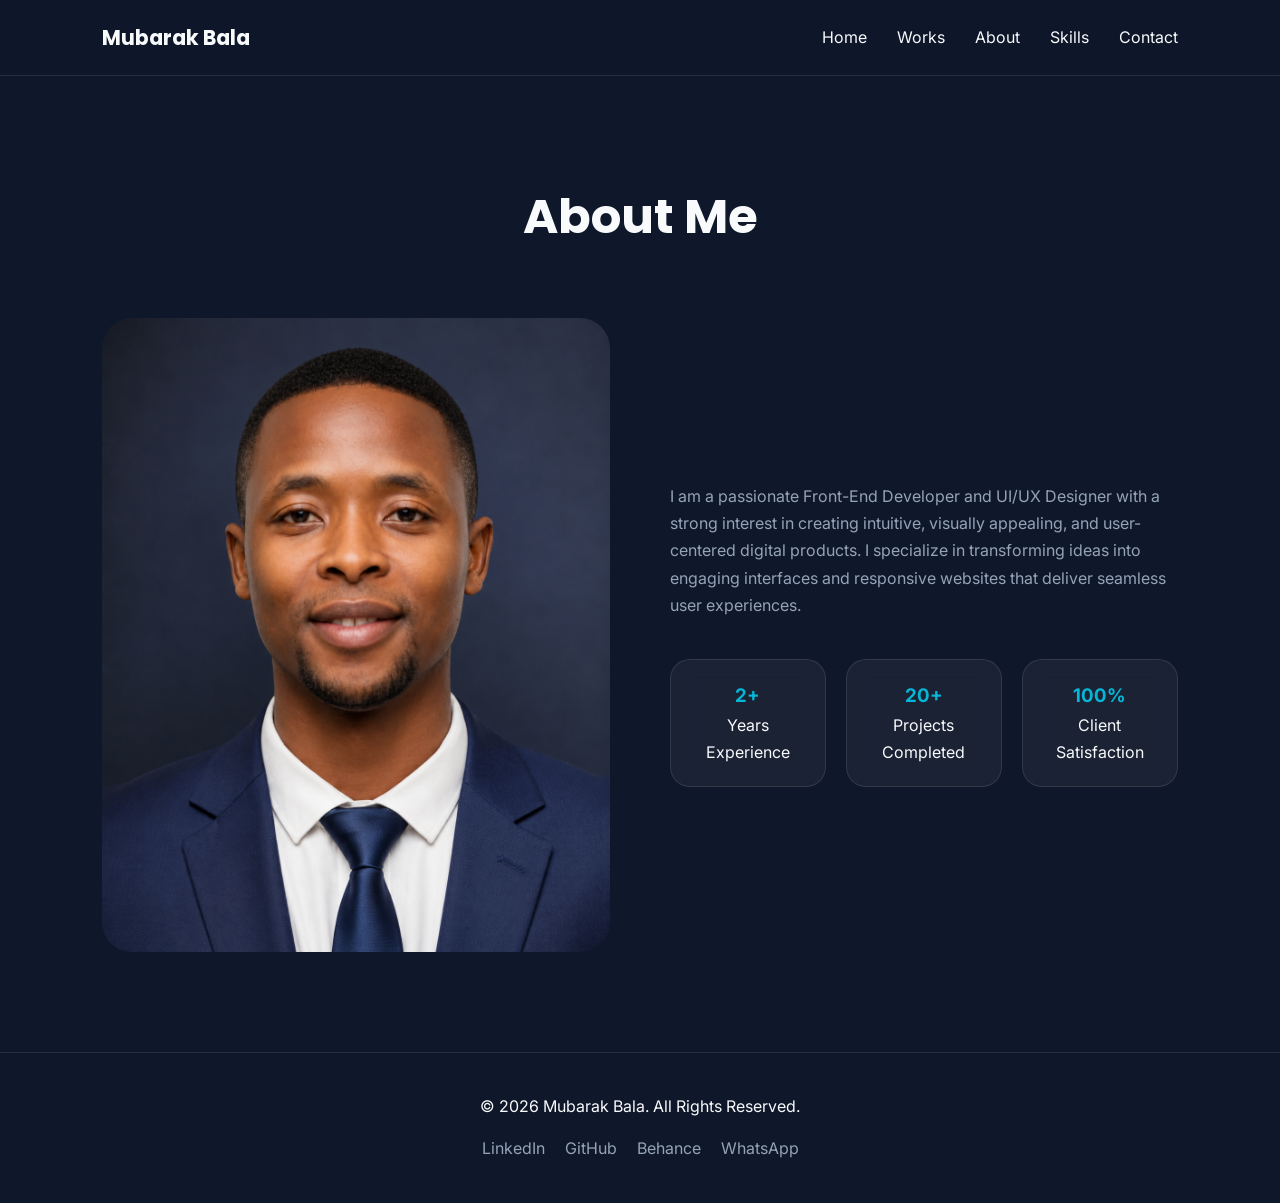
==== index.html/about.html @ 2391c9fd "Add files via upload" ====
<!DOCTYPE html>
<html lang="en">
<head>
    <meta charset="UTF-8">
    <meta name="viewport" content="width=<device-width>, initial-scale=1.0">
     <link rel="stylesheet" href="../css/stylesheet.css">

    <link href="https://fonts.googleapis.com/css2?family=Inter:wght@300;400;500;600;700&family=Poppins:wght@400;500;600;700;800&display=swap" rel="stylesheet">
    <title>About</title>
</head>
<body>
    <header>
        <nav class="navbar">
            <div class="logo">Mubarak Bala</div>

        <ul class="nav-links">
            <li><a href="index.html">Home</a></li>
            <li><a href="Work.html">Works</a></li>
            <li><a href="About.html">About</a></li>
            <li><a href="Skills.html">Skills</a></li>
            <li><a href="Contact.html">Contact</a></li>
        </ul>
    </nav>
</header>
<body>
     <section class="about section" id="about">

    <div class="section-title">
        <h2>About Me</h2>
    </div>

    <div class="about-grid">

        <div class="about-image">
            <img src="images/mubarak.png" alt="About Mubarak">
        </div>

        <div class="about-content">
            <p>
                I am a passionate Front-End Developer and UI/UX Designer with a strong interest
                in creating intuitive, visually appealing, and user-centered digital products.
                I specialize in transforming ideas into engaging interfaces and responsive websites
                that deliver seamless user experiences.
            </p>

            <div class="highlights">
                <div class="highlight">
                    <h3>2+</h3>
                    <span>Years Experience</span>
                </div>

                <div class="highlight">
                    <h3>20+</h3>
                    <span>Projects Completed</span>
                </div>

                <div class="highlight">
                    <h3>100%</h3>
                    <span>Client Satisfaction</span>
                </div>
            </div>
        </div>

    </div>

</section>
<footer>

    <p>© 2026 Mubarak Bala. All Rights Reserved.</p>

    <div class="socials">
        <a href="#">LinkedIn</a>
        <a href="#">GitHub</a>
        <a href="#">Behance</a>
        <a href="#">WhatsApp</a>
    </div>

</footer>
</body>
</html>
---- css/stylesheet.css ----
:root{
    --bg:#0F172A;
    --card-bg:rgba(255,255,255,0.05);
    --primary:#3B82F6;
    --accent:#06B6D4;
    --text:#F8FAFC;
    --muted:#94A3B8;
    --border:rgba(255,255,255,.1);
    --shadow:0 10px 30px rgba(0,0,0,.25);
    --radius:20px;
}

*{
    margin:0;
    padding:0;
    box-sizing:border-box;
}

html{
    scroll-behavior:smooth;
}

body{
    background:var(--bg);
    color:var(--text);
    font-family:'Inter',sans-serif;
    line-height:1.7;
    overflow-x:hidden;
}

/* =========================
   REUSABLE CLASSES
========================= */

.section{
    padding:100px 8%;
}

.section-title{
    text-align:center;
    margin-bottom:60px;
}

.section-title h2{
    font-family:'Poppins',sans-serif;
    font-size:clamp(2rem,4vw,3rem);
}

img{
    width:100%;
    display:block;
}

a{
    text-decoration:none;
}

ul{
    list-style:none;
}

/* =========================
   NAVIGATION
========================= */

header{
    position:sticky;
    top:0;
    z-index:1000;
    backdrop-filter:blur(12px);
    background:rgba(15,23,42,.85);
    border-bottom:1px solid var(--border);
}

.navbar{
    display:flex;
    justify-content:space-between;
    align-items:center;
    padding:20px 8%;
}

.logo{
    font-family:'Poppins',sans-serif;
    font-weight:700;
    font-size:1.3rem;
}

.nav-links{
    display:flex;
    gap:30px;
}

.nav-links a{
    color:var(--text);
    transition:.3s;
}

.nav-links a:hover{
    color:var(--accent);
}

/* =========================
   HERO SECTION
========================= */

.hero{
    min-height:100vh;
    padding:80px 8%;
    display:grid;
    grid-template-columns:1fr 1fr;
    align-items:center;
    gap:50px;
}

.tag{
    display:inline-block;
    background:rgba(59,130,246,.15);
    color:var(--accent);
    padding:10px 18px;
    border-radius:30px;
    margin-bottom:20px;
}

.hero h1{
    font-family:'Poppins',sans-serif;
    font-size:clamp(3rem,7vw,5rem);
    line-height:1.1;
    margin-bottom:20px;
}

.hero p{
    color:var(--muted);
    max-width:600px;
    margin-bottom:30px;
}

.hero-buttons{
    display:flex;
    gap:15px;
    margin-bottom:30px;
}

.btn{
    padding:14px 28px;
    border-radius:50px;
    transition:.3s;
    font-weight:600;
}

.primary{
    background:linear-gradient(135deg,var(--primary),var(--accent));
    color:white;
}

.secondary{
    border:1px solid var(--border);
    color:white;
}

.btn:hover{
    transform:translateY(-4px);
}

.tech-stack{
    display:flex;
    flex-wrap:wrap;
    gap:12px;
}

.tech-stack span{
    padding:10px 18px;
    border-radius:30px;
    background:var(--card-bg);
    border:1px solid var(--border);
    backdrop-filter:blur(10px);
}

.hero-image{
    position:relative;
}

.hero-image img{
    border-radius:30px;
    box-shadow:var(--shadow);
    animation:float 4s ease-in-out infinite;
}

@keyframes float{
    0%,100%{transform:translateY(0);}
    50%{transform:translateY(-15px);}
}

/* =========================
   ABOUT
========================= */

.about-grid{
    display:grid;
    grid-template-columns:1fr 1fr;
    gap:60px;
    align-items:center;
}

.about-image img{
    border-radius:30px;
}

.about-content p{
    color:var(--muted);
}

.highlights{
    display:grid;
    grid-template-columns:repeat(3,1fr);
    gap:20px;
    margin-top:40px;
}

.highlight{
    background:var(--card-bg);
    border:1px solid var(--border);
    backdrop-filter:blur(10px);
    padding:20px;
    text-align:center;
    border-radius:var(--radius);
}

.highlight h3{
    color:var(--accent);
}

/* =========================
   SKILLS
========================= */

.skills-grid{
    display:grid;
    grid-template-columns:repeat(auto-fit,minmax(260px,1fr));
    gap:25px;
}

.skill-card{
    background:var(--card-bg);
    border:1px solid var(--border);
    backdrop-filter:blur(15px);
    border-radius:var(--radius);
    padding:30px;
    transition:.4s;
}

.skill-card:hover{
    transform:translateY(-10px);
    border-color:var(--accent);
}

.skill-card h3{
    margin-bottom:20px;
}

.skill-card li{
    padding:10px 0;
    color:var(--muted);
}

/* =========================
   PROJECTS
========================= */

.project-grid{
    display:grid;
    grid-template-columns:repeat(auto-fit,minmax(320px,1fr));
    gap:30px;
}

.project-card{
    overflow:hidden;
    border-radius:25px;
    background:var(--card-bg);
    border:1px solid var(--border);
    transition:.4s;
}

.project-card:hover{
    transform:translateY(-10px);
}

.project-card img{
    height:240px;
    object-fit:cover;
}

.project-content{
    padding:25px;
}

.project-content h3{
    margin-bottom:10px;
}

.project-content p{
    color:var(--muted);
    margin-bottom:15px;
}

.project-content span{
    color:var(--accent);
    display:block;
    margin-bottom:15px;
}

.project-content a{
    color:white;
    font-weight:600;
}

/* =========================
   PROCESS
========================= */

.process-grid{
    display:grid;
    grid-template-columns:repeat(6,1fr);
    gap:20px;
}

.process-grid div{
    text-align:center;
    padding:25px;
    background:var(--card-bg);
    border-radius:var(--radius);
    border:1px solid var(--border);
}

/* =========================
   SERVICES
========================= */

.services-grid{
    display:grid;
    grid-template-columns:repeat(auto-fit,minmax(250px,1fr));
    gap:25px;
}

.service-card{
    padding:40px;
    text-align:center;
    border-radius:var(--radius);
    background:var(--card-bg);
    border:1px solid var(--border);
    transition:.3s;
}

.service-card:hover{
    transform:translateY(-8px);
}

/* =========================
   CONTACT
========================= */

.contact-form{
    max-width:700px;
    margin:auto;
    display:flex;
    flex-direction:column;
    gap:20px;
}

.contact-form input,
.contact-form textarea{
    background:var(--card-bg);
    border:1px solid var(--border);
    padding:18px;
    border-radius:15px;
    color:white;
}

.contact-form textarea{
    min-height:180px;
    resize:none;
}

.contact-form button{
    background:linear-gradient(135deg,var(--primary),var(--accent));
    border:none;
    color:white;
    padding:18px;
    border-radius:15px;
    cursor:pointer;
    font-weight:600;
}

/* =========================
   FOOTER
========================= */

footer{
    border-top:1px solid var(--border);
    padding:40px 8%;
    text-align:center;
}

.socials{
    margin-top:15px;
    display:flex;
    justify-content:center;
    gap:20px;
}

.socials a{
    color:var(--muted);
}

.socials a:hover{
    color:var(--accent);
}

/* =========================
   RESPONSIVE
========================= */

@media(max-width:992px){

    .hero,
    .about-grid{
        grid-template-columns:1fr;
        text-align:center;
    }

    .hero-buttons{
        justify-content:center;
    }

    .tech-stack{
        justify-content:center;
    }

    .highlights{
        grid-template-columns:1fr;
    }

    .process-grid{
        grid-template-columns:repeat(2,1fr);
    }
}

@media(max-width:768px){

    .navbar{
        flex-direction:column;
        gap:20px;
    }

    .nav-links{
        flex-wrap:wrap;
        justify-content:center;
        gap:15px;
    }

    .process-grid{
        grid-template-columns:1fr;
    }

    .section{
        padding:80px 6%;
    }
}
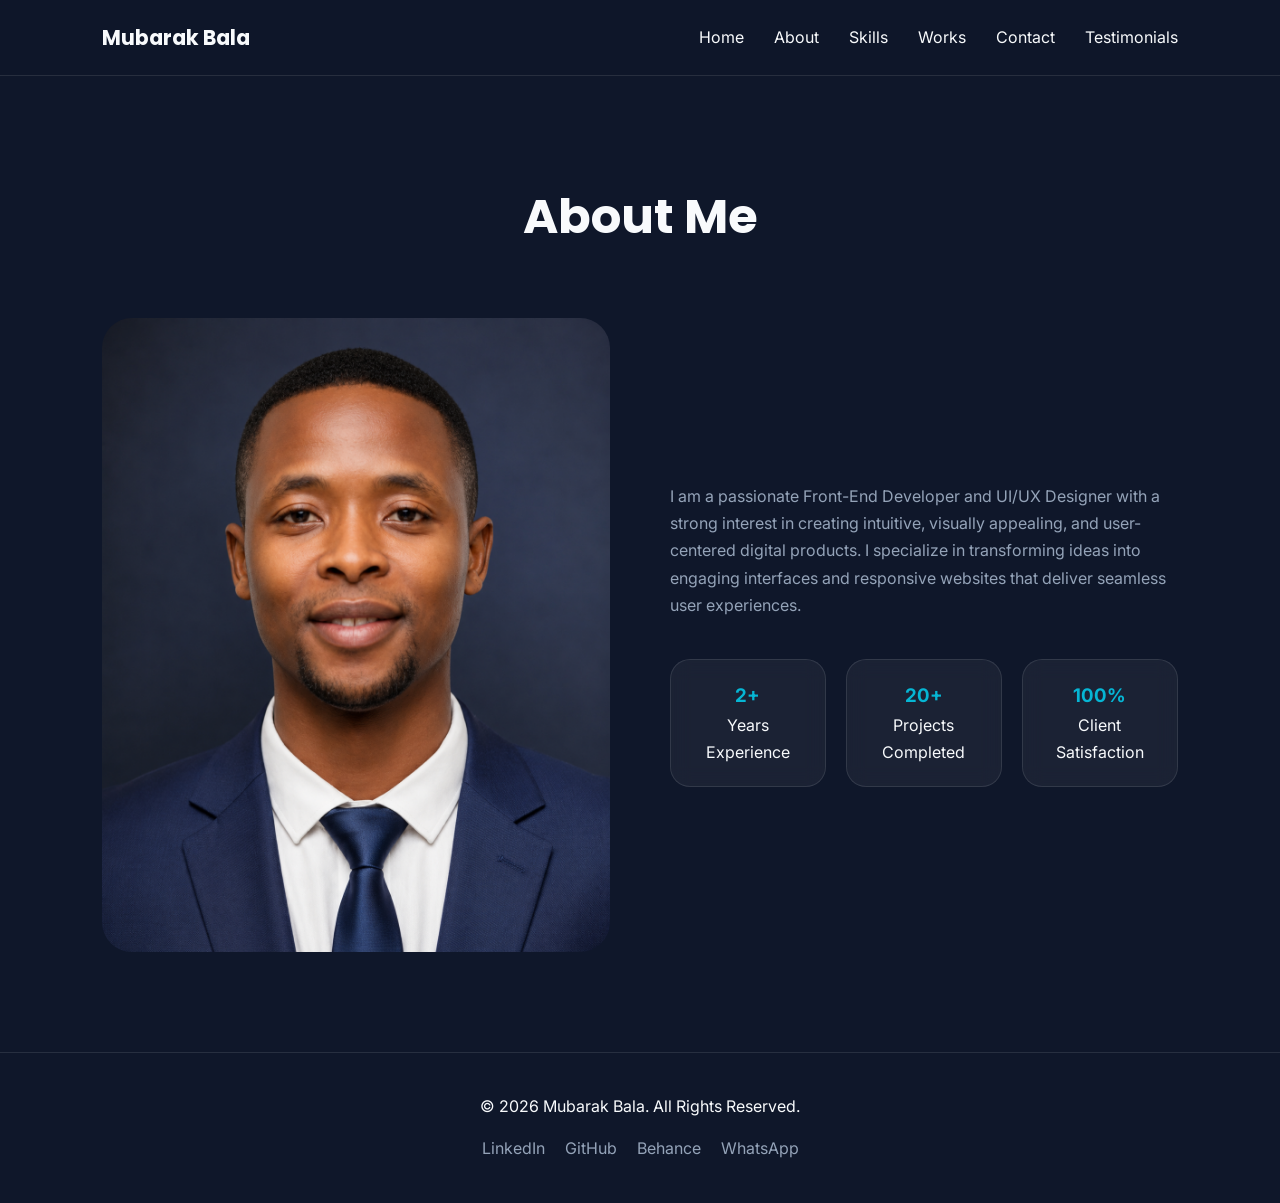
==== commit a94f72d3: "Update about.html" ====
--- a/index.html/about.html
+++ b/index.html/about.html
@@ -9,16 +9,17 @@
     <title>About</title>
 </head>
 <body>
-    <header>
-        <nav class="navbar">
-            <div class="logo">Mubarak Bala</div>
+   <header>
+    <nav class="navbar">
+        <div class="logo">Mubarak Bala</div>
 
         <ul class="nav-links">
             <li><a href="index.html">Home</a></li>
-            <li><a href="Work.html">Works</a></li>
             <li><a href="About.html">About</a></li>
             <li><a href="Skills.html">Skills</a></li>
+            <li><a href="work.html">Works</a></li>
             <li><a href="Contact.html">Contact</a></li>
+            <li><a href="Testimonial.html">Testimonials</a></li>
         </ul>
     </nav>
 </header>
@@ -77,4 +78,4 @@
 
 </footer>
 </body>
-</html>+</html>
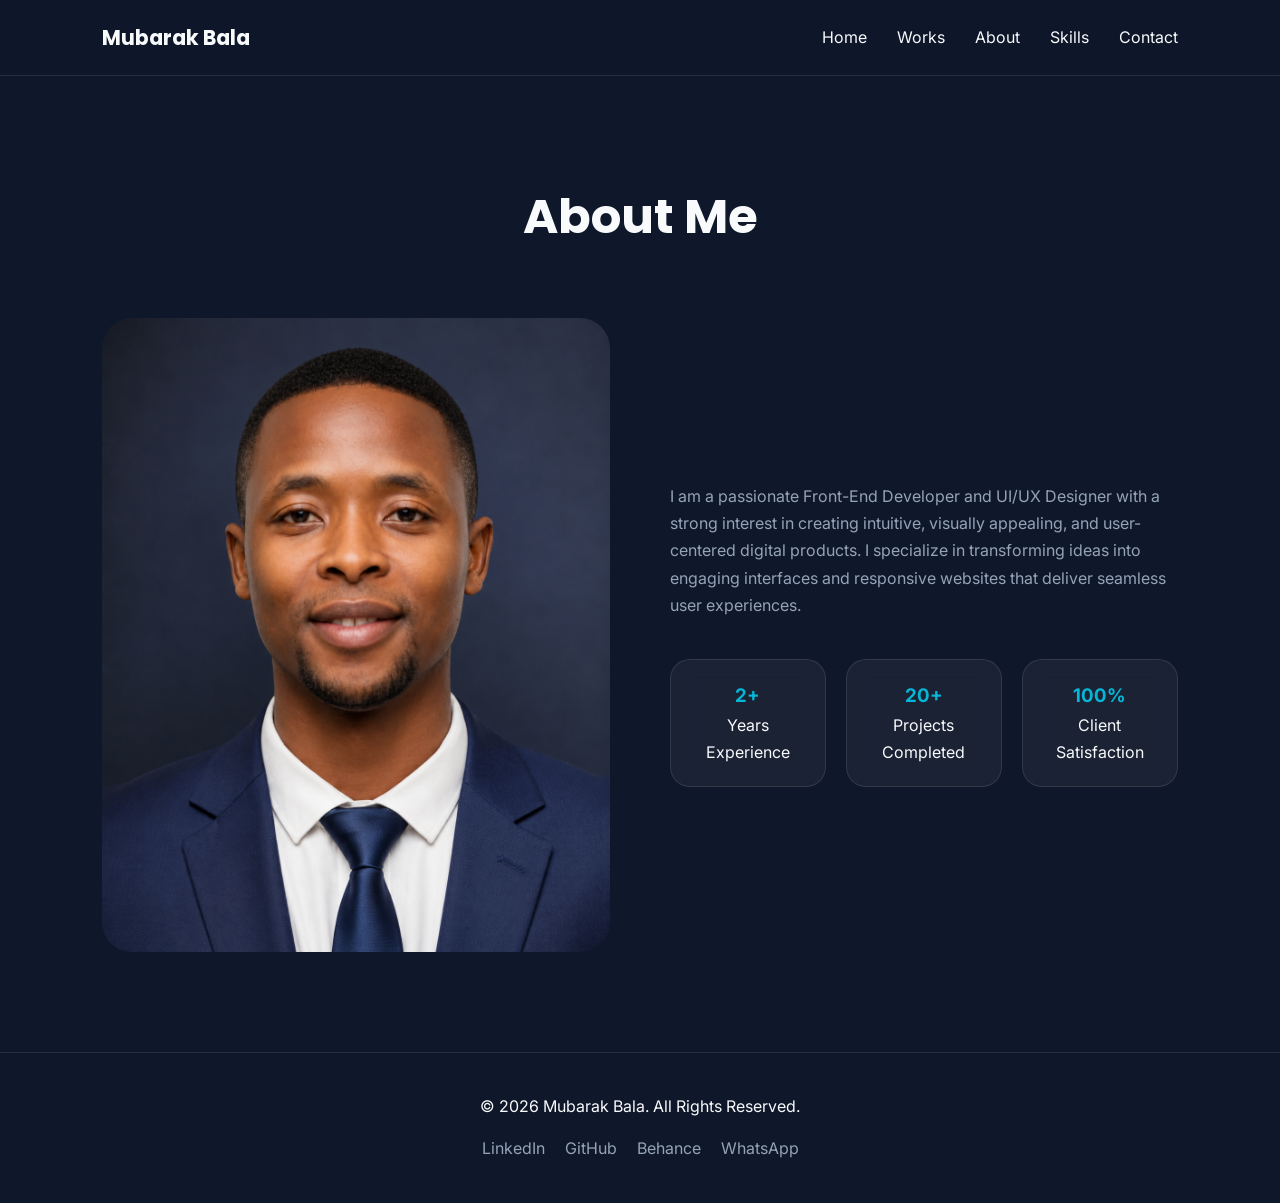
==== commit c247b751: "Add files via upload" ====
--- a/index.html/about.html
+++ b/index.html/about.html
@@ -9,17 +9,16 @@
     <title>About</title>
 </head>
 <body>
-   <header>
-    <nav class="navbar">
-        <div class="logo">Mubarak Bala</div>
+    <header>
+        <nav class="navbar">
+            <div class="logo">Mubarak Bala</div>
 
         <ul class="nav-links">
             <li><a href="index.html">Home</a></li>
+            <li><a href="Work.html">Works</a></li>
             <li><a href="About.html">About</a></li>
             <li><a href="Skills.html">Skills</a></li>
-            <li><a href="work.html">Works</a></li>
             <li><a href="Contact.html">Contact</a></li>
-            <li><a href="Testimonial.html">Testimonials</a></li>
         </ul>
     </nav>
 </header>
@@ -69,13 +68,12 @@
 
     <p>© 2026 Mubarak Bala. All Rights Reserved.</p>
 
-    <div class="socials">
-        <a href="#">LinkedIn</a>
-        <a href="#">GitHub</a>
-        <a href="#">Behance</a>
-        <a href="#">WhatsApp</a>
+   <div class="socials">
+        <a href="www.linkedin.com/in/bala-mubarak-4b666a21b">LinkedIn</a>
+        <a href="https://github.com/Mubarak7979">GitHub</a>
+        <a href="https://www.behance.net/mubarakbala2">Behance</a>
+        <a href="https://chat.whatsapp.com/ICyGX0n82pY1Dsk38zbEbP">WhatsApp</a>
     </div>
-
 </footer>
 </body>
-</html>
+</html>
